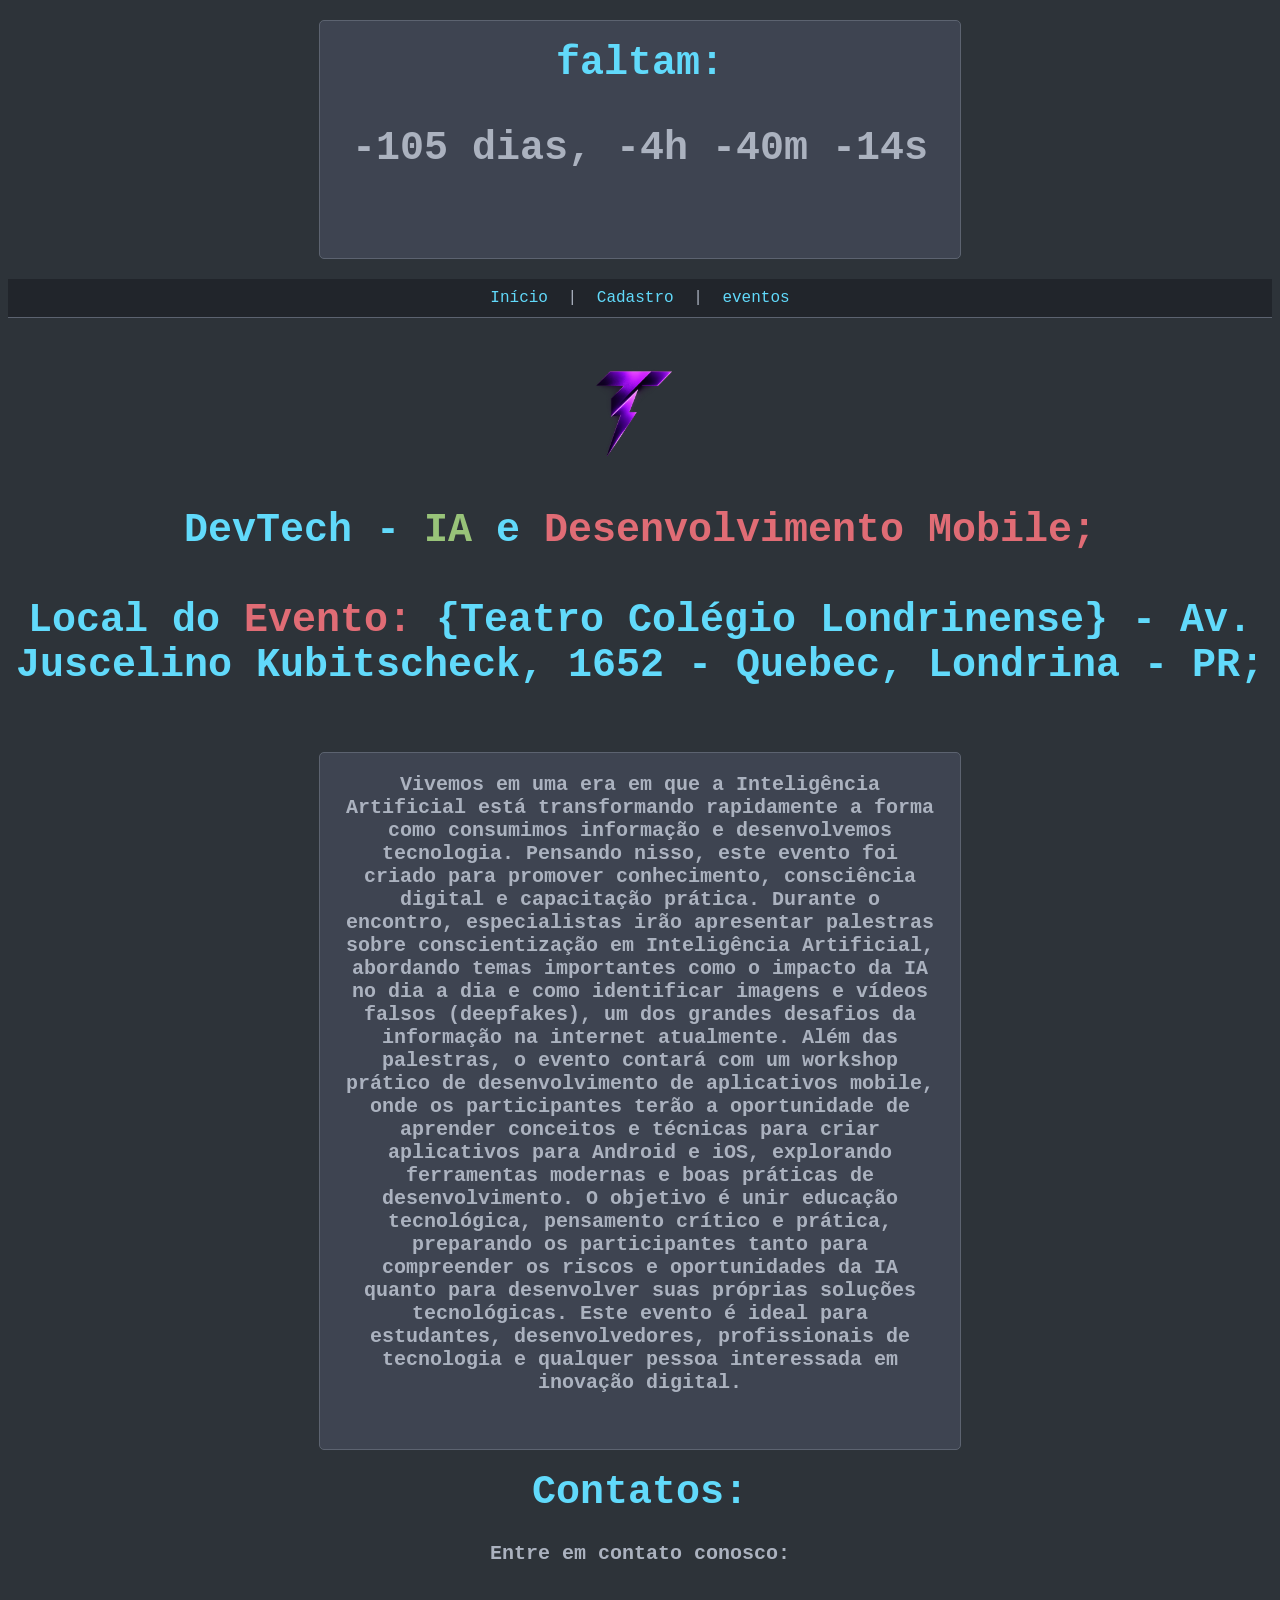
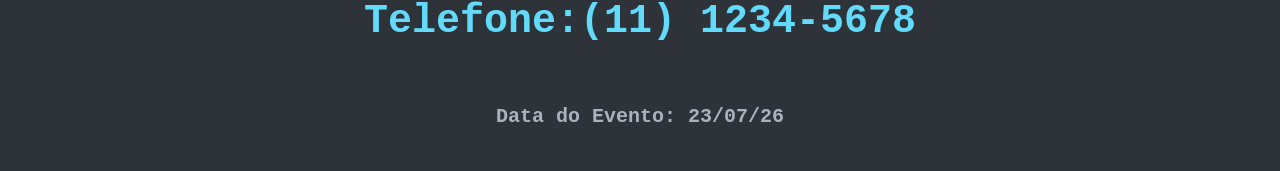
==== index.html @ 33d70cf6 "forma certa de se criar um temporizador" ====
<!DOCTYPE html>
<html>
<head>
    <meta charset="UTF-8">
    <title>Devtech</title>
    <link rel="stylesheet" href="asset/css/style.css"><!--todos tem esse cara.-->
</head>
<body> 
 

  <div class = "quadro">

   <h1>
    faltam: <p id="tempo"></p>
   </h1>

  </div>



    <nav><!--links para navegar entre as paginas-->
        <a href="index.html">Início</a> |  
        <a href="contatos.html">Cadastro</a> |
        <a href="sobre.html"> eventos</a>
    </nav>

    <img src="asset/img/logo.png" alt="Imagem da capa">
    
        <h1>DevTech - <span class="variable">IA</span> e <span class="keyword">Desenvolvimento Mobile;</span></h1><br>

      <h1>Local do <span class="keyword">Evento:</span>
{Teatro Colégio Londrinense} - Av. Juscelino Kubitscheck, 1652 - Quebec, Londrina - PR;</h1><br>

<div>
    <div class = "quadro">

    <h2>Vivemos em uma era em que a Inteligência Artificial está transformando rapidamente a forma como consumimos informação e desenvolvemos tecnologia. Pensando nisso, este evento foi criado para promover conhecimento, consciência digital e capacitação prática.
Durante o encontro, especialistas irão apresentar palestras sobre conscientização em Inteligência Artificial, abordando temas importantes como o impacto da IA no dia a dia e como identificar imagens e vídeos falsos (deepfakes), um dos grandes desafios da informação na internet atualmente.
Além das palestras, o evento contará com um workshop prático de desenvolvimento de aplicativos mobile, onde os participantes terão a oportunidade de aprender conceitos e técnicas para criar aplicativos para Android e iOS, explorando ferramentas modernas e boas práticas de desenvolvimento.
O objetivo é unir educação tecnológica, pensamento crítico e prática, preparando os participantes tanto para compreender os riscos e oportunidades da IA quanto para desenvolver suas próprias soluções tecnológicas.
Este evento é ideal para estudantes, desenvolvedores, profissionais de tecnologia e qualquer pessoa interessada em inovação digital.</h2><br>  <!--o texto que escrevo no index fica no index.-->

</div>

    <h1>Contatos:</h1>
    <h2>Entre em contato conosco:</h2><br>
    <h1>Telefone:(11) 1234-5678</h1><br>
    <p></p>
    <h2>Data do Evento: 
23/07/26</h2><br>

<script src="asset/js/script.js"></script>

</body>
</html>
---- asset/css/style.css ----
/* Estilos para títulos principais (H1) - Mudamos para fonte de código e cor azul clara para parecer um editor */
h1 {
    font-family: 'Courier New', monospace; /* Usa fonte tipo máquina de escrever, como em editores de programação */
    font-size: 40px;
    text-align: center;
    color: #61dafb; /* Cor azul clara, inspirada no VS Code */
    margin-top: auto;
}

/* Classe para palavras que parecem "variáveis" no código - cor verde */
.variable {
    color: #98c379; /* Verde para destacar palavras como variáveis em linguagens de programação */
}

/* Classe para palavras-chave - cor vermelha */
.keyword {
    color: #e06c75; /* Vermelho para palavras importantes, como comandos */
}

/* Estilos para subtítulos (H2) - Mantém o visual de código com cinza claro */
h2 {
    font-family: 'Courier New', monospace;
    font-size: 20px;
    text-align: center;
    color: #abb2bf; /* Cinza claro para texto secundário */
    margin-top: auto;

}

/* Estilos para parágrafos - Fonte de código e cor cinza */
p {
    font-family: 'Courier New', monospace;
    color: #abb2bf;
    text-align: center;
}

/* Estilos para o quadro (container) - Fundo cinza escuro com bordas para parecer um bloco de código */
.quadro {
    display: flex;
    flex-direction: column;
    align-items: center;
    justify-content: center;
    background-color: #3e4451; /* Fundo cinza médio, como fundo de editor */
    border: 1px solid #5c6370; /* Borda cinza para delimitar o bloco */
    border-radius: 5px; /* Cantos arredondados suaves */
    padding: 20px; /* Espaço interno para não ficar apertado */
    margin: 20px auto; /* Centraliza e dá espaço em cima/baixo */
    width: 80%; /* Largura responsiva */
    max-width: 600px; /* Limite máximo para telas grandes */
    
}

/* Estilos para imagens - Mantém centralizada */
img {
    width: 150px;
    height: auto;
    display: block;
    margin: 20px auto;
}

/* Estilos para o corpo da página - Fundo escuro para visual de IDE */
body {
    background-color: #2d3339; /* Fundo cinza escuro, como em editores noturnos */
    color: #abb2bf; /* Cor padrão do texto em cinza claro */
    font-family: 'Courier New', monospace; /* Fonte de código para tudo */
}

/* Estilos para a navegação - Barra superior como abas de editor */
nav {
    background-color: #21252b; /* Fundo ainda mais escuro para a barra */
    padding: 10px; /* Espaço interno */
    text-align: center;
    border-bottom: 1px solid #5c6370; /* Linha separadora embaixo */
}

/* Links na navegação - Cores de código */                /* Puis tres efeitos para a mesma nav*/
nav a {
    color: #61dafb; /* Azul para links */
    text-decoration: none; /* Sem sublinhado */
    margin: 0 10px; /* Espaço entre links */
    font-family: 'Courier New', monospace;
}

/* Efeito ao passar o mouse nos links */
nav a:hover {
    color: #98c379; /* Muda para verde ao hover */
}

/* Estilos para formulários - Como um painel de entrada de código */
form {
    background-color: #3e4451; /* Fundo cinza, igual ao quadro */
    border: 1px solid #5c6370; /* Borda para parecer um campo */
    border-radius: 5px; /* Cantos arredondados */
    padding: 20px; /* Espaço interno */
    margin: 20px auto; /* Centraliza */
    width: 80%; /* Largura responsiva */
    max-width: 400px; /* Limite para formulários */
    display: flex;
    flex-direction: column;
}

/* Rótulos dos campos - Cor cinza */
label {
    color: #abb2bf;
}

form > label {
    display: block;
    margin-top: 10px;
    margin-bottom: 5px;
}

/* Estilos para grupo de radio buttons */
.radio-group {
    display: flex;
    flex-direction: column;
    margin-top: 10px;
    margin-bottom: 15px;
    padding-left: 0;
}

.radio-item {
    display: flex;
    align-items: center;
    margin-bottom: 8px;
    padding-left: 0;
}

.radio-item input[type="radio"] {
    margin-right: 10px;
    flex-shrink: 0;
}

.radio-item label {
    color: #abb2bf;
    margin: 0;
}

/* Estilos para grupo de checkboxes */
.checkbox-group {
    display: flex;
    flex-direction: column;
    margin-top: 10px;
    margin-bottom: 15px;
    padding-left: 0;
}

.checkbox-item {
    display: flex;
    align-items: center;
    margin-bottom: 8px;
    padding-left: 0;
}

.checkbox-item input[type="checkbox"] {
    margin-right: 10px;
    flex-shrink: 0;
}

.checkbox-item label {
    color: #abb2bf;
    margin: 0;
}

.custume-radio input[type="radio"]{
    display: none;

}
/* Campos de entrada e selects - Estilo de caixa de código */
input, select {
    background-color: #21252b; /* Fundo escuro para os campos */
    color: #abb2bf; /* Texto cinza */
    border: 1px solid #5c6370; /* Borda cinza */
    border-radius: 3px; /* Cantos levemente arredondados */
    padding: 5px; /* Espaço interno pequeno */
    margin-bottom: 10px; /* Espaço abaixo */
    width: 100%; /* Largura total */
    font-family: 'Courier New', monospace;
}

input[type="radio"],
input[type="checkbox"] {
    width: auto;
    margin-bottom: 0;
    padding: 0;
}

/* Estilos para H1 dentro do form */
form H1 {
    font-size: 18px;
    margin: 15px 0 10px 0;
    text-align: left;
    color: #61dafb;
}

/* Efeito ao focar nos campos - Borda azul */
input:focus, select:focus {
    border-color: #61dafb; /* Borda azul ao clicar */
    outline: none; /* Remove o contorno padrão do navegador */
}

/* Estilos para botões dentro do form */
form button {
    background-color: #22b9df; /* Fundo azul para o botão */
    color: #21252b; /* Texto escuro para contraste */
    border: none; /* Sem borda */
    border-radius: 3px; /* Cantos arredondados */
    padding: 10px 20px; /* Espaço interno */
    font-family: 'Courier New', monospace; /* Fonte de código */
    font-size: 16px;
    cursor: pointer; /* Cursor de mão ao passar */
}

form button:hover {
    background: #55daff;
}

/* Variável global para fonte - Agora usa monospace para consistência */
:root {
    --fonte: 'Courier New', monospace; /* Define a fonte padrão como de código */
}
.btn {
    display: flex;
    background-color: #22b9df; /* Fundo azul para o botão */
    color: #21252b; /* Texto escuro para contraste */
    border: none; /* Sem borda */
    border-radius: 3px; /* Cantos arredondados */
    padding: 10px 20px; /* Espaço interno */
    width: 100px;
    font-family: 'Courier New', monospace; /* Fonte de código */
    font-size: 16px;
    cursor: pointer; /* Cursor de mão ao passar */
    margin-top: 20px;
    align-items: center;
}
.btn:hover {
    background: #55daff;

}
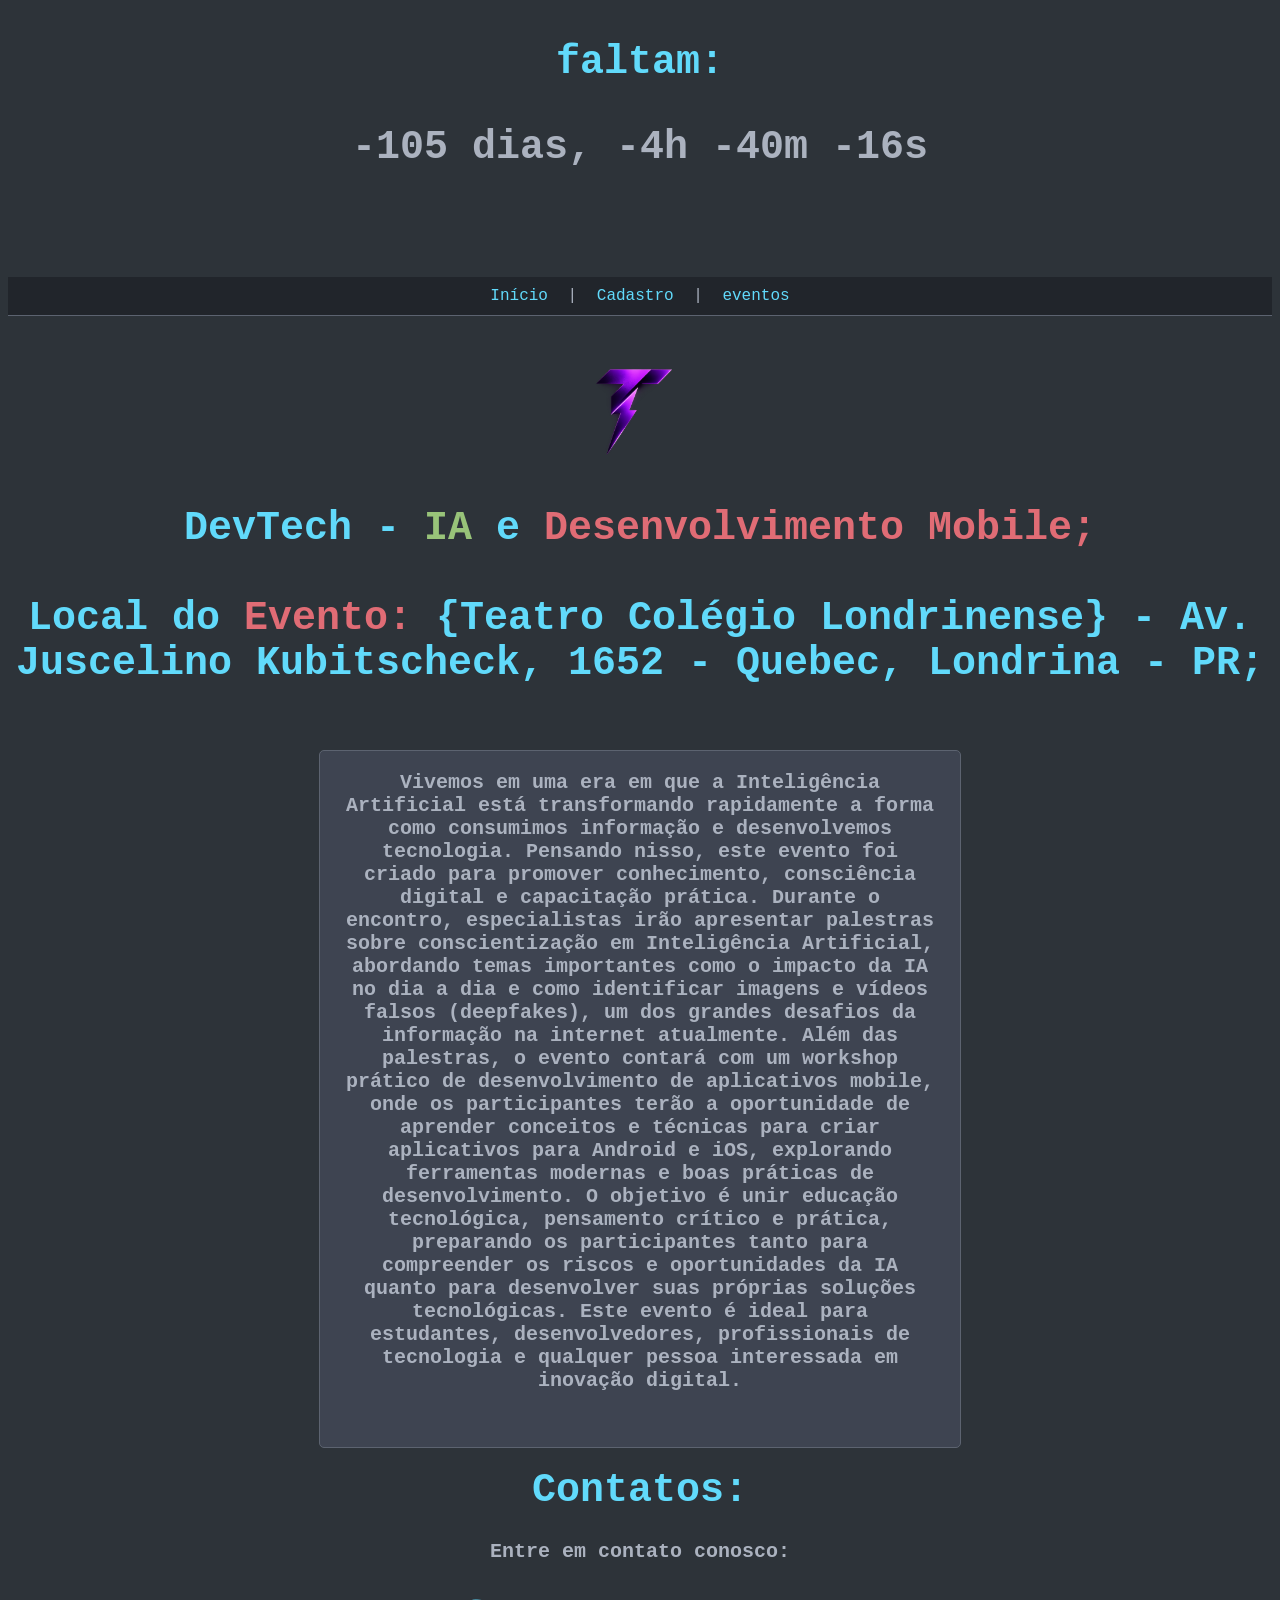
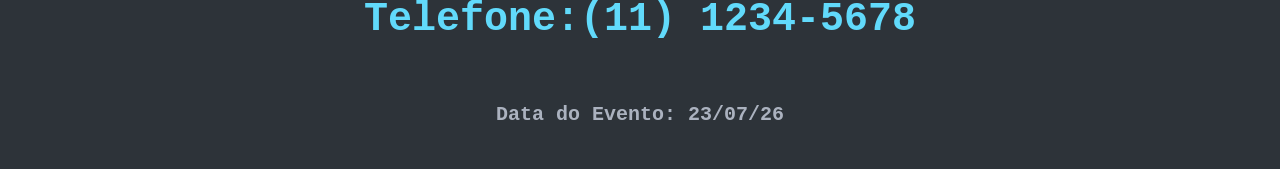
==== commit 975ee4af: "criei um novo quadro" ====
--- a/index.html
+++ b/index.html
@@ -9,7 +9,7 @@
 <body> 
  
 
-  <div class = "quadro">
+  <div class = "quadro2">
 
    <h1>
     faltam: <p id="tempo"></p>
--- a/asset/css/style.css
+++ b/asset/css/style.css
@@ -50,6 +50,17 @@
     
 }
 
+.quadro2 {
+      display: flex;
+    flex-direction: column;
+    align-items: center;
+    justify-content: center;
+    border-radius: 5px; /* Cantos arredondados suaves */
+    padding: 20px; /* Espaço interno para não ficar apertado */
+    margin: 20px auto; /* Centraliza e dá espaço em cima/baixo */
+    width: 80%; /* Largura responsiva */
+    max-width: 600px; /* Limite máximo para telas grandes */
+}
 /* Estilos para imagens - Mantém centralizada */
 img {
     width: 150px;
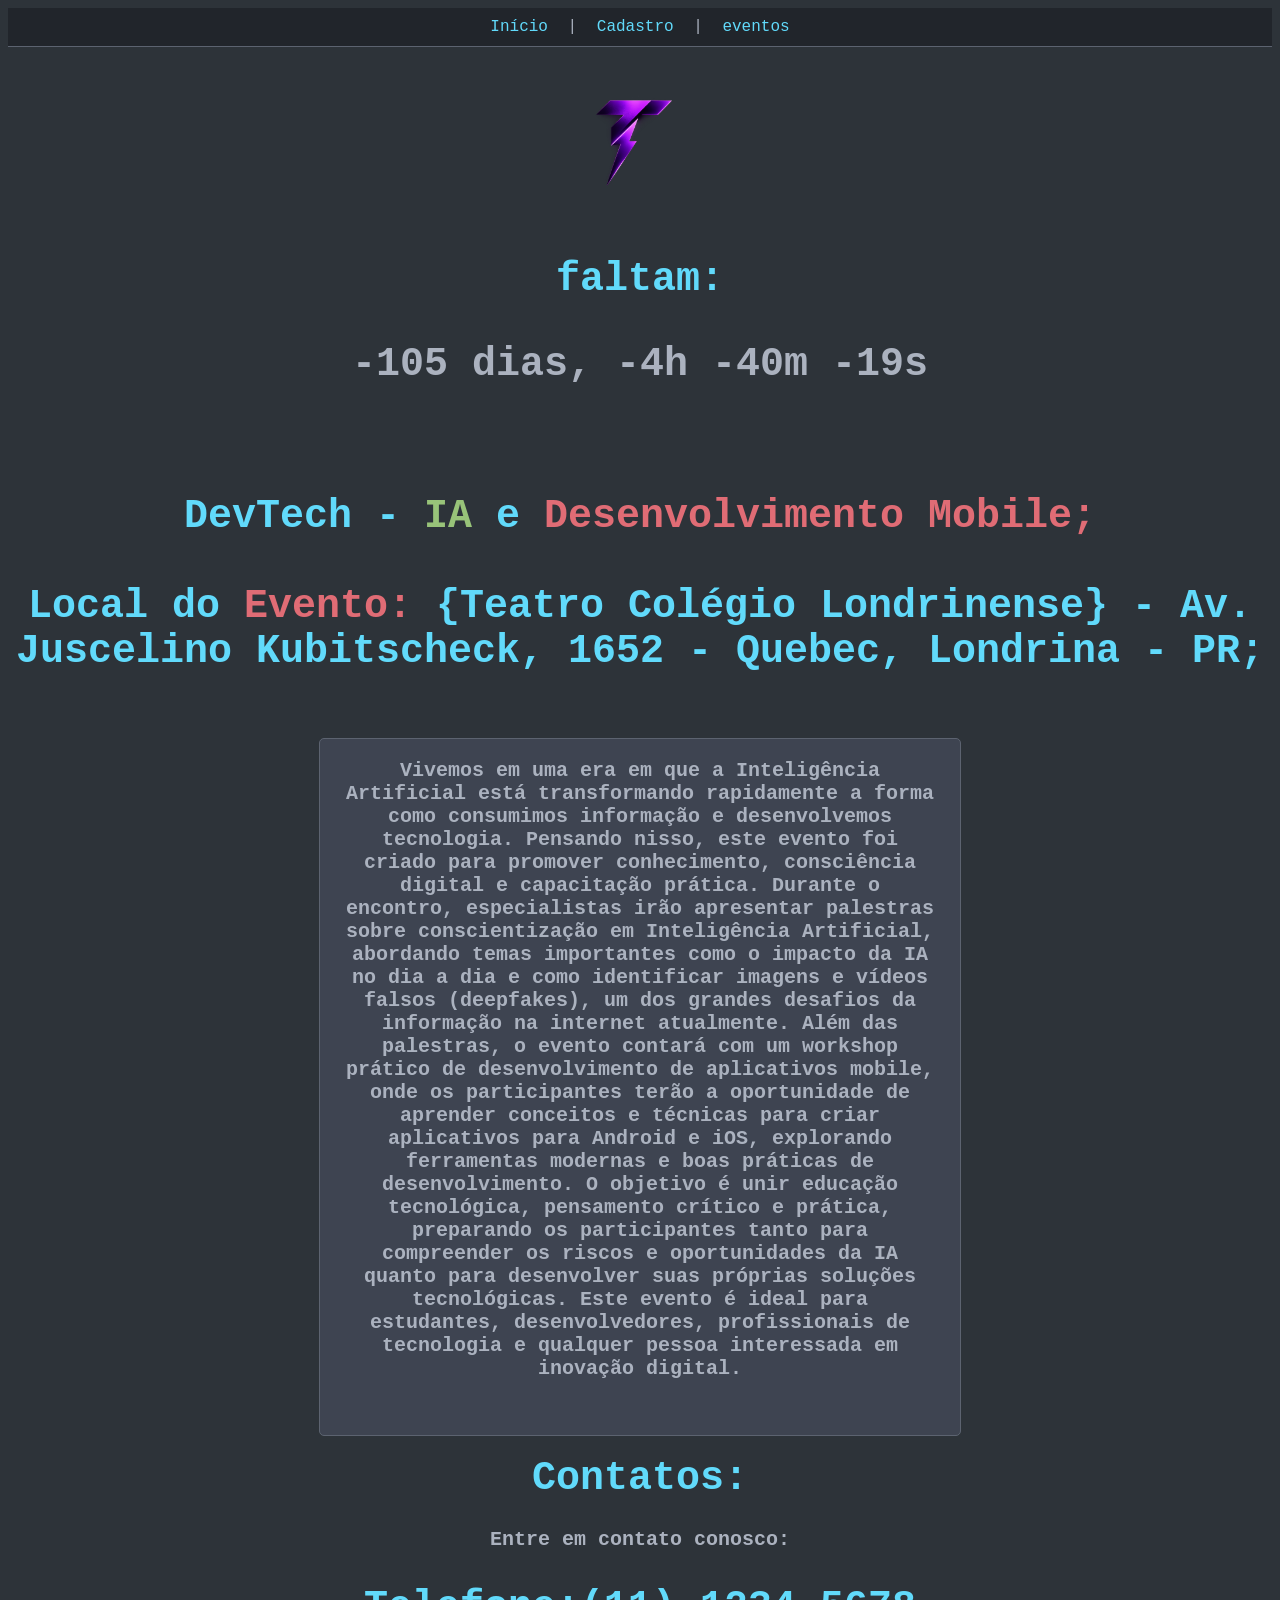
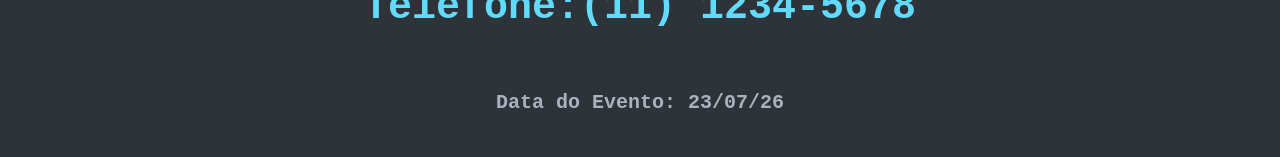
==== commit 8496681a: "mudei o quadro de lugar" ====
--- a/index.html
+++ b/index.html
@@ -8,17 +8,7 @@
 </head>
 <body> 
  
-
-  <div class = "quadro2">
-
-   <h1>
-    faltam: <p id="tempo"></p>
-   </h1>
-
-  </div>
-
-
-
+    
     <nav><!--links para navegar entre as paginas-->
         <a href="index.html">Início</a> |  
         <a href="contatos.html">Cadastro</a> |
@@ -26,6 +16,15 @@
     </nav>
 
     <img src="asset/img/logo.png" alt="Imagem da capa">
+
+
+      <div class = "quadro2">
+
+   <h1>
+    faltam: <p id="tempo"></p>
+   </h1>
+
+  </div>
     
         <h1>DevTech - <span class="variable">IA</span> e <span class="keyword">Desenvolvimento Mobile;</span></h1><br>
 
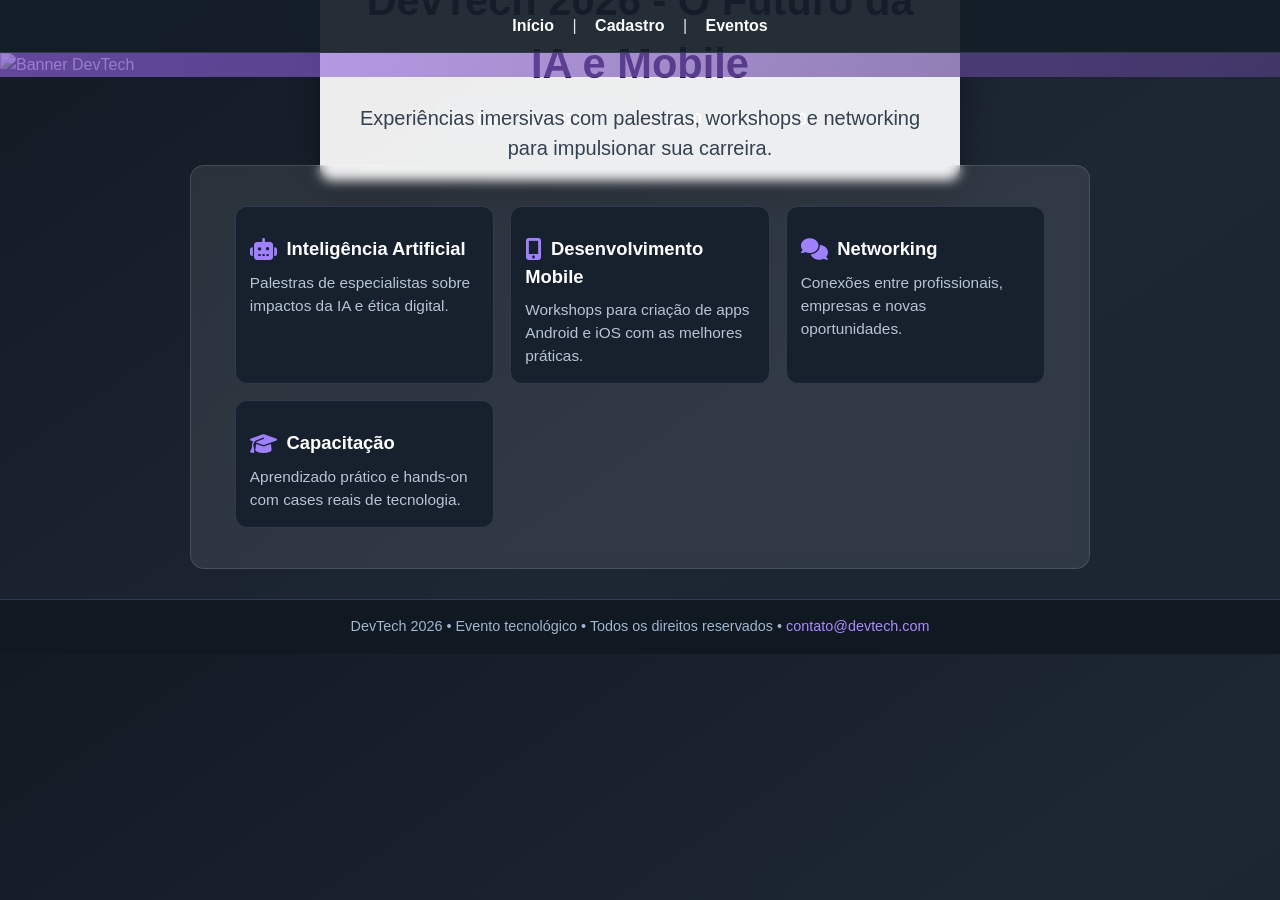
==== commit 52304acb: "Fiz um redegning de todo o rojeto para tornalo um pouco mais atrativo para o usuario" ====
--- a/index.html
+++ b/index.html
@@ -1,55 +1,57 @@
-
 <!DOCTYPE html>
 <html>
 <head>
     <meta charset="UTF-8">
     <title>Devtech</title>
-    <link rel="stylesheet" href="asset/css/style.css"><!--todos tem esse cara.-->
+    <link rel="stylesheet" href="asset/css/style.css">
+    <link rel="stylesheet" href="https://cdnjs.cloudflare.com/ajax/libs/font-awesome/6.5.0/css/all.min.css" integrity="sha512-iYt/..." crossorigin="anonymous" referrerpolicy="no-referrer" />
 </head>
-<body> 
- 
-    
-    <nav><!--links para navegar entre as paginas-->
-        <a href="index.html">Início</a> |  
+<body>
+    <nav>
+        <a href="index.html">Início</a> |
         <a href="contatos.html">Cadastro</a> |
-        <a href="sobre.html"> eventos</a>
+        <a href="sobre.html">Eventos</a>
     </nav>
 
-    <img src="asset/img/logo.png" alt="Imagem da capa">
+    <section class="hero">
+        <img src="asset/img/banner.jpg" alt="Banner DevTech">
+        <div class="hero-text">
+            <h1>DevTech 2026 - O Futuro da IA e Mobile</h1>
+            <p>Experiências imersivas com palestras, workshops e networking para impulsionar sua carreira.</p>
+        </div>
+    </section>
 
+    <div class="timer-box quadro2">
+        <div class="timer-item"><i class="fa-solid fa-calendar"></i>Data: 23/07/2026</div>
+        <div class="timer-item"><i class="fa-solid fa-clock"></i><span id="tempo"></span></div>
+    </div>
 
-      <div class = "quadro2">
+    <section class="quadro">
+        <div class="cards">
+            <article class="card">
+                <h3><i class="fa-solid fa-robot"></i>Inteligência Artificial</h3>
+                <p>Palestras de especialistas sobre impactos da IA e ética digital.</p>
+            </article>
+            <article class="card">
+                <h3><i class="fa-solid fa-mobile-screen-button"></i>Desenvolvimento Mobile</h3>
+                <p>Workshops para criação de apps Android e iOS com as melhores práticas.</p>
+            </article>
+            <article class="card">
+                <h3><i class="fa-solid fa-comments"></i>Networking</h3>
+                <p>Conexões entre profissionais, empresas e novas oportunidades.</p>
+            </article>
+            <article class="card">
+                <h3><i class="fa-solid fa-graduation-cap"></i>Capacitação</h3>
+                <p>Aprendizado prático e hands-on com cases reais de tecnologia.</p>
+            </article>
+        </div>
+    </section>
 
-   <h1>
-    faltam: <p id="tempo"></p>
-   </h1>
+    <footer>
+        DevTech 2026 • Evento tecnológico • Todos os direitos reservados •
+        <a href="mailto:contato@devtech.com">contato@devtech.com</a>
+    </footer>
 
-  </div>
-    
-        <h1>DevTech - <span class="variable">IA</span> e <span class="keyword">Desenvolvimento Mobile;</span></h1><br>
-
-      <h1>Local do <span class="keyword">Evento:</span>
-{Teatro Colégio Londrinense} - Av. Juscelino Kubitscheck, 1652 - Quebec, Londrina - PR;</h1><br>
-
-<div>
-    <div class = "quadro">
-
-    <h2>Vivemos em uma era em que a Inteligência Artificial está transformando rapidamente a forma como consumimos informação e desenvolvemos tecnologia. Pensando nisso, este evento foi criado para promover conhecimento, consciência digital e capacitação prática.
-Durante o encontro, especialistas irão apresentar palestras sobre conscientização em Inteligência Artificial, abordando temas importantes como o impacto da IA no dia a dia e como identificar imagens e vídeos falsos (deepfakes), um dos grandes desafios da informação na internet atualmente.
-Além das palestras, o evento contará com um workshop prático de desenvolvimento de aplicativos mobile, onde os participantes terão a oportunidade de aprender conceitos e técnicas para criar aplicativos para Android e iOS, explorando ferramentas modernas e boas práticas de desenvolvimento.
-O objetivo é unir educação tecnológica, pensamento crítico e prática, preparando os participantes tanto para compreender os riscos e oportunidades da IA quanto para desenvolver suas próprias soluções tecnológicas.
-Este evento é ideal para estudantes, desenvolvedores, profissionais de tecnologia e qualquer pessoa interessada em inovação digital.</h2><br>  <!--o texto que escrevo no index fica no index.-->
-
-</div>
-
-    <h1>Contatos:</h1>
-    <h2>Entre em contato conosco:</h2><br>
-    <h1>Telefone:(11) 1234-5678</h1><br>
-    <p></p>
-    <h2>Data do Evento: 
-23/07/26</h2><br>
-
-<script src="asset/js/script.js"></script>
-
+    <script src="asset/js/script.js"></script>
 </body>
-</html>
+</html>
--- a/asset/css/style.css
+++ b/asset/css/style.css
@@ -1,250 +1,253 @@
-/* Estilos para títulos principais (H1) - Mudamos para fonte de código e cor azul clara para parecer um editor */
-h1 {
-    font-family: 'Courier New', monospace; /* Usa fonte tipo máquina de escrever, como em editores de programação */
-    font-size: 40px;
+/* style.css atualizado - visual moderno para evento tecnológico */
+:root {
+    --bg: #141a22;
+    --bg-card: #1f2834;
+    --text: #dde5ec;
+    --accent: #a56cff;
+    --accent-light: #c78dff;
+    --white: #ffffff;
+}
+
+* {
+    box-sizing: border-box;
+}
+
+body {
+    margin: 0;
+    background: linear-gradient(145deg, #121a24 0%, #1d2633 60%, #1b2632 100%);
+    color: var(--text);
+    font-family: 'Inter', 'Segoe UI', sans-serif;
+    line-height: 1.5;
+}
+
+nav {
+    padding: 14px;
     text-align: center;
-    color: #61dafb; /* Cor azul clara, inspirada no VS Code */
-    margin-top: auto;
-}
-
-/* Classe para palavras que parecem "variáveis" no código - cor verde */
-.variable {
-    color: #98c379; /* Verde para destacar palavras como variáveis em linguagens de programação */
-}
-
-/* Classe para palavras-chave - cor vermelha */
-.keyword {
-    color: #e06c75; /* Vermelho para palavras importantes, como comandos */
-}
-
-/* Estilos para subtítulos (H2) - Mantém o visual de código com cinza claro */
-h2 {
-    font-family: 'Courier New', monospace;
-    font-size: 20px;
+    background: rgba(20, 30, 40, 0.92);
+    border-bottom: 1px solid #2f3b4a;
+    position: sticky;
+    top: 0;
+    z-index: 10;
+}
+nav a {
+    color: var(--white);
+    text-decoration: none;
+    margin: 0 14px;
+    font-weight: 600;
+}
+nav a:hover {
+    color: var(--accent-light);
+}
+
+.hero {
+    position: relative;
+    margin: 0 auto;
+}
+.hero img {
+    width: 100%;
+    max-height: 420px;
+    object-fit: cover;
+    filter: brightness(0.65);
+}
+.hero::after {
+    content: "";
+    position: absolute;
+    left: 0; top: 0; right: 0; bottom: 0;
+    background: linear-gradient(120deg, rgba(165,108,255,0.55), rgba(82, 61, 126, 0.7));
+    pointer-events: none;
+}
+.hero-text {
+    position: absolute;
+    left: 50%;
+    top: 55%;
+    transform: translate(-50%, -50%);
+    background: rgba(255,255,255,0.92);
+    color: #1f2530;
+    padding: 18px 20px;
+    max-width: 780px;
+    border-radius: 12px;
     text-align: center;
-    color: #abb2bf; /* Cinza claro para texto secundário */
-    margin-top: auto;
-
-}
-
-/* Estilos para parágrafos - Fonte de código e cor cinza */
-p {
-    font-family: 'Courier New', monospace;
-    color: #abb2bf;
-    text-align: center;
-}
-
-/* Estilos para o quadro (container) - Fundo cinza escuro com bordas para parecer um bloco de código */
+    box-shadow: 0 10px 30px rgba(0,0,0,0.35);
+}
+.hero-text h1 {
+    margin: 0 0 8px;
+    font-size: clamp(1.6rem, 3.8vw, 2.6rem);
+    color: #2c1a4d;
+}
+.hero-text p {
+    margin: 0;
+    font-size: clamp(1rem, 2.4vw, 1.25rem);
+    color: #344152;
+}
+
 .quadro {
+    background: rgba(255,255,255,0.09);
+    border: 1px solid rgba(255,255,255,0.12);
+    border-radius: 14px;
+    padding: 20px 18px;
+    margin: 22px auto;
+    width: min(94%, 900px);
+    backdrop-filter: blur(6px);
+}
+
+.cards {
+    display: grid;
+    gap: 16px;
+    grid-template-columns: repeat(auto-fit, minmax(238px, 1fr));
+    margin: 20px auto;
+    width: min(94%, 1000px);
+}
+.card {
+    background: #17212e;
+    border: 1px solid #2f3b4c;
+    border-radius: 12px;
+    padding: 16px 14px;
+    transition: transform 0.25s ease, box-shadow 0.25s ease, border-color 0.25s ease;
+}
+.card:hover {
+    transform: translateY(-4px) scale(1.02);
+    box-shadow: 0 14px 30px rgba(45, 69, 111, 0.45);
+    border-color: #6d4bff;
+}
+.card h3 {
+    margin: 12px 0 8px;
+    font-size: 1.15rem;
+    color: var(--white);
+}
+.card p {
+    margin: 0;
+    color: #b7c4d4;
+    font-size: 0.96rem;
+}
+.card i {
+    color: #9f80ff;
+    font-size: 1.35rem;
+    margin-right: 0.6rem;
+    vertical-align: middle;
+}
+
+.timer-box {
     display: flex;
-    flex-direction: column;
+    justify-content: center;
+    gap: 24px;
     align-items: center;
-    justify-content: center;
-    background-color: #3e4451; /* Fundo cinza médio, como fundo de editor */
-    border: 1px solid #5c6370; /* Borda cinza para delimitar o bloco */
-    border-radius: 5px; /* Cantos arredondados suaves */
-    padding: 20px; /* Espaço interno para não ficar apertado */
-    margin: 20px auto; /* Centraliza e dá espaço em cima/baixo */
-    width: 80%; /* Largura responsiva */
-    max-width: 600px; /* Limite máximo para telas grandes */
-    
-}
-
-.quadro2 {
-      display: flex;
-    flex-direction: column;
-    align-items: center;
-    justify-content: center;
-    border-radius: 5px; /* Cantos arredondados suaves */
-    padding: 20px; /* Espaço interno para não ficar apertado */
-    margin: 20px auto; /* Centraliza e dá espaço em cima/baixo */
-    width: 80%; /* Largura responsiva */
-    max-width: 600px; /* Limite máximo para telas grandes */
-}
-/* Estilos para imagens - Mantém centralizada */
-img {
-    width: 150px;
-    height: auto;
-    display: block;
-    margin: 20px auto;
-}
-
-/* Estilos para o corpo da página - Fundo escuro para visual de IDE */
-body {
-    background-color: #2d3339; /* Fundo cinza escuro, como em editores noturnos */
-    color: #abb2bf; /* Cor padrão do texto em cinza claro */
-    font-family: 'Courier New', monospace; /* Fonte de código para tudo */
-}
-
-/* Estilos para a navegação - Barra superior como abas de editor */
-nav {
-    background-color: #21252b; /* Fundo ainda mais escuro para a barra */
-    padding: 10px; /* Espaço interno */
-    text-align: center;
-    border-bottom: 1px solid #5c6370; /* Linha separadora embaixo */
-}
-
-/* Links na navegação - Cores de código */                /* Puis tres efeitos para a mesma nav*/
-nav a {
-    color: #61dafb; /* Azul para links */
-    text-decoration: none; /* Sem sublinhado */
-    margin: 0 10px; /* Espaço entre links */
-    font-family: 'Courier New', monospace;
-}
-
-/* Efeito ao passar o mouse nos links */
-nav a:hover {
-    color: #98c379; /* Muda para verde ao hover */
-}
-
-/* Estilos para formulários - Como um painel de entrada de código */
-form {
-    background-color: #3e4451; /* Fundo cinza, igual ao quadro */
-    border: 1px solid #5c6370; /* Borda para parecer um campo */
-    border-radius: 5px; /* Cantos arredondados */
-    padding: 20px; /* Espaço interno */
-    margin: 20px auto; /* Centraliza */
-    width: 80%; /* Largura responsiva */
-    max-width: 400px; /* Limite para formulários */
-    display: flex;
-    flex-direction: column;
-}
-
-/* Rótulos dos campos - Cor cinza */
-label {
-    color: #abb2bf;
-}
-
-form > label {
-    display: block;
-    margin-top: 10px;
-    margin-bottom: 5px;
-}
-
-/* Estilos para grupo de radio buttons */
-.radio-group {
-    display: flex;
-    flex-direction: column;
-    margin-top: 10px;
-    margin-bottom: 15px;
-    padding-left: 0;
-}
-
-.radio-item {
+    margin: 20px auto 8px;
+    width: min(94%, 750px);
+}
+.timer-item {
     display: flex;
     align-items: center;
-    margin-bottom: 8px;
-    padding-left: 0;
-}
-
-.radio-item input[type="radio"] {
-    margin-right: 10px;
-    flex-shrink: 0;
-}
-
-.radio-item label {
-    color: #abb2bf;
-    margin: 0;
-}
-
-/* Estilos para grupo de checkboxes */
-.checkbox-group {
-    display: flex;
-    flex-direction: column;
-    margin-top: 10px;
-    margin-bottom: 15px;
-    padding-left: 0;
-}
-
+    gap: 10px;
+    background: rgba(26, 36, 49, 0.88);
+    border: 1px solid #37455b;
+    border-radius: 10px;
+    padding: 10px 14px;
+    color: #d9e3ef;
+    font-weight: 600;
+    min-width: 190px;
+}
+.timer-item i { color: #a389ff; }
+
+#tempo {
+    font-weight: 700;
+    color: #dff4ff;
+}
+
+form {
+    background: rgba(20, 27, 39, 0.96);
+    border: 1px solid rgba(117, 112, 255, 0.28);
+    border-radius: 12px;
+    padding: 24px;
+    margin: 20px auto 20px;
+    width: min(94%, 460px);
+}
+form label { color: #d0dbec; font-weight: 600; }
+form input,
+form select {
+    width: 100%;
+    margin-top: 4px;
+    margin-bottom: 14px;
+    padding: 10px 10px;
+    font-size: 0.98rem;
+    border-radius: 6px;
+    border: 1px solid #3a4b65;
+    background: #122033;
+    color: #edf3ff;
+}
+form input:focus,
+form select:focus {
+    border-color: var(--accent);
+    outline: none;
+    box-shadow: 0 0 0 3px rgba(165,108,255,0.22);
+}
+form h1 {
+    margin: 18px 0 10px;
+    font-size: 1.12rem;
+    color: #a9ccff;
+    text-transform: uppercase;
+}
+
+form .radio-group,
+form .checkbox-group { margin-top: 4px; }
+.radio-item,
 .checkbox-item {
     display: flex;
     align-items: center;
+    gap: 10px;
     margin-bottom: 8px;
-    padding-left: 0;
-}
-
-.checkbox-item input[type="checkbox"] {
-    margin-right: 10px;
-    flex-shrink: 0;
-}
-
-.checkbox-item label {
-    color: #abb2bf;
-    margin: 0;
-}
-
-.custume-radio input[type="radio"]{
-    display: none;
-
-}
-/* Campos de entrada e selects - Estilo de caixa de código */
-input, select {
-    background-color: #21252b; /* Fundo escuro para os campos */
-    color: #abb2bf; /* Texto cinza */
-    border: 1px solid #5c6370; /* Borda cinza */
-    border-radius: 3px; /* Cantos levemente arredondados */
-    padding: 5px; /* Espaço interno pequeno */
-    margin-bottom: 10px; /* Espaço abaixo */
-    width: 100%; /* Largura total */
-    font-family: 'Courier New', monospace;
-}
-
-input[type="radio"],
-input[type="checkbox"] {
-    width: auto;
-    margin-bottom: 0;
-    padding: 0;
-}
-
-/* Estilos para H1 dentro do form */
-form H1 {
-    font-size: 18px;
-    margin: 15px 0 10px 0;
-    text-align: left;
-    color: #61dafb;
-}
-
-/* Efeito ao focar nos campos - Borda azul */
-input:focus, select:focus {
-    border-color: #61dafb; /* Borda azul ao clicar */
-    outline: none; /* Remove o contorno padrão do navegador */
-}
-
-/* Estilos para botões dentro do form */
+}
+.radio-item label,
+.checkbox-item label { color: #cad4e9; }
+.radio-item input[type="radio"],
+.checkbox-item input[type="checkbox"] { accent-color: #a56cff; }
+
 form button {
-    background-color: #22b9df; /* Fundo azul para o botão */
-    color: #21252b; /* Texto escuro para contraste */
-    border: none; /* Sem borda */
-    border-radius: 3px; /* Cantos arredondados */
-    padding: 10px 20px; /* Espaço interno */
-    font-family: 'Courier New', monospace; /* Fonte de código */
-    font-size: 16px;
-    cursor: pointer; /* Cursor de mão ao passar */
-}
-
+    margin-top: 12px;
+    width: 100%;
+    background: linear-gradient(135deg, #5a59ee, #8a6bff);
+    color: #1b1f2c;
+    border: none;
+    border-radius: 8px;
+    padding: 12px;
+    font-size: 1rem;
+    font-weight: 700;
+    cursor: pointer;
+    transition: transform .2s ease, opacity .2s ease;
+}
 form button:hover {
-    background: #55daff;
-}
-
-/* Variável global para fonte - Agora usa monospace para consistência */
-:root {
-    --fonte: 'Courier New', monospace; /* Define a fonte padrão como de código */
-}
-.btn {
-    display: flex;
-    background-color: #22b9df; /* Fundo azul para o botão */
-    color: #21252b; /* Texto escuro para contraste */
-    border: none; /* Sem borda */
-    border-radius: 3px; /* Cantos arredondados */
-    padding: 10px 20px; /* Espaço interno */
-    width: 100px;
-    font-family: 'Courier New', monospace; /* Fonte de código */
-    font-size: 16px;
-    cursor: pointer; /* Cursor de mão ao passar */
-    margin-top: 20px;
-    align-items: center;
-}
-.btn:hover {
-    background: #55daff;
-
+    transform: translateY(-2px);
+    opacity: 0.92;
+}
+
+.message-confirm {
+    display:none;
+    margin-top:12px;
+    border:1px solid #66ffba;
+    background:#1d2f40;
+    color:#b3ffe0;
+    padding:10px;
+    border-radius: 7px;
+    font-weight: 600;
+}
+
+footer {
+    margin-top: 30px;
+    background: rgba(16, 24, 34, 0.96);
+    color: #9fb7d0;
+    text-align: center;
+    font-size: 0.9rem;
+    padding: 16px 14px;
+    border-top: 1px solid #2d3c56;
+}
+footer a {
+    color: #a98cff;
+    text-decoration: none;
+}
+footer a:hover { color: #dad8ff; }
+
+@media(max-width:720px) {
+    .hero-text { padding: 14px; top: 60%; }
+    .hero-text h1 { font-size: 1.8rem; }
+    .cards { grid-template-columns: 1fr; }
+    .timer-box { flex-direction: column; }
 }
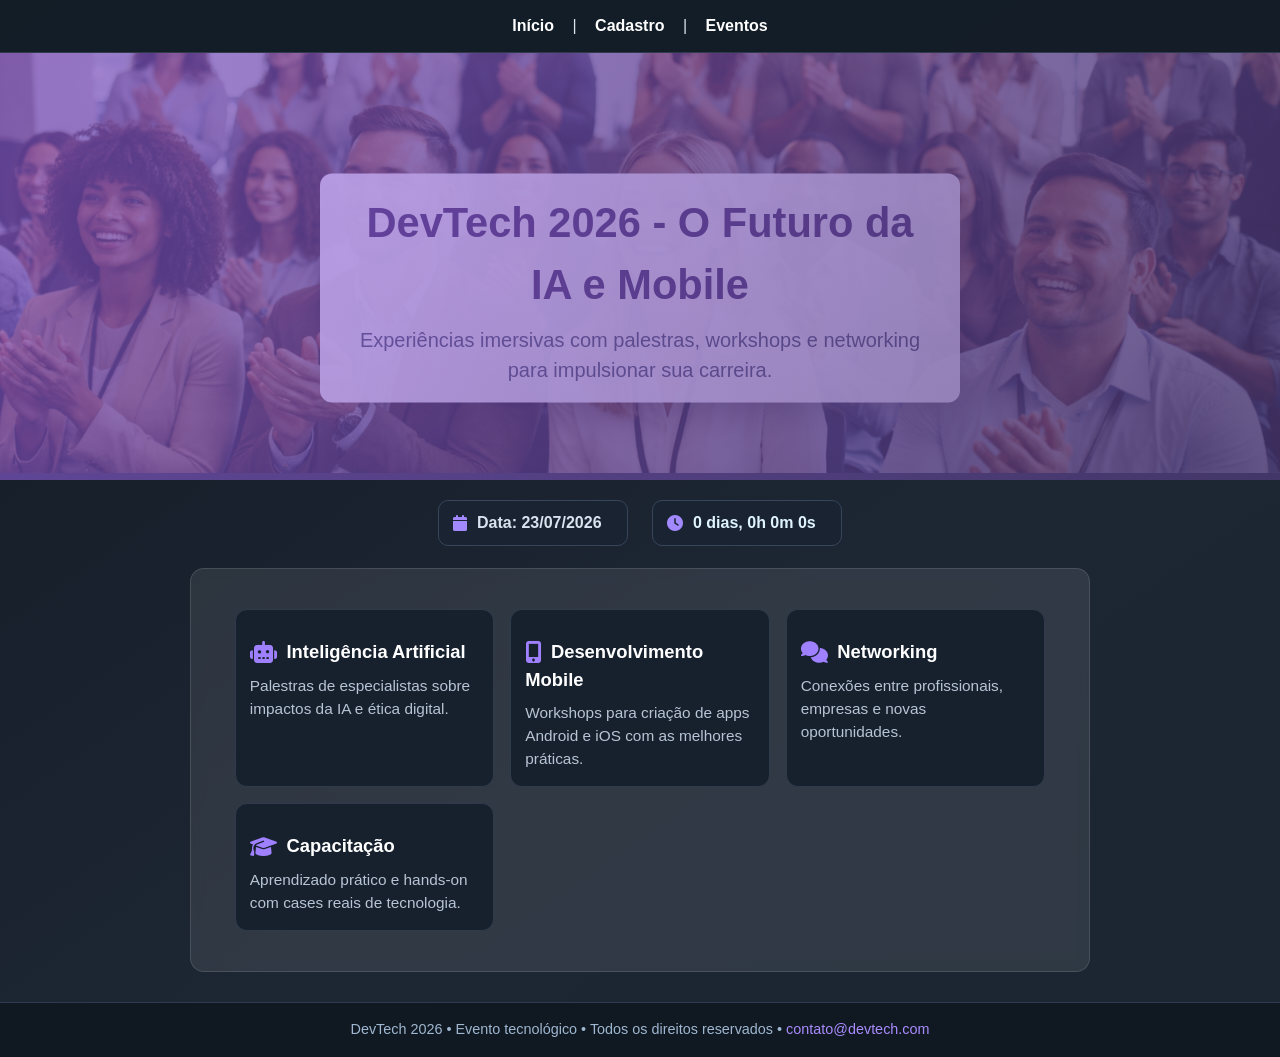
==== commit eeedbd46: "segunda modificaçao massiva de designing" ====
--- a/index.html
+++ b/index.html
@@ -3,6 +3,7 @@
 <head>
     <meta charset="UTF-8">
     <title>Devtech</title>
+    <link rel="icon" type="image/png" href="asset/img/logo.png">
     <link rel="stylesheet" href="asset/css/style.css">
     <link rel="stylesheet" href="https://cdnjs.cloudflare.com/ajax/libs/font-awesome/6.5.0/css/all.min.css" integrity="sha512-iYt/..." crossorigin="anonymous" referrerpolicy="no-referrer" />
 </head>
@@ -14,7 +15,7 @@
     </nav>
 
     <section class="hero">
-        <img src="asset/img/banner.jpg" alt="Banner DevTech">
+        <img src="asset/img/Diverse professionals engage at a conference.png" alt="Banner DevTech">
         <div class="hero-text">
             <h1>DevTech 2026 - O Futuro da IA e Mobile</h1>
             <p>Experiências imersivas com palestras, workshops e networking para impulsionar sua carreira.</p>
--- a/asset/css/style.css
+++ b/asset/css/style.css
@@ -194,12 +194,25 @@
     display: flex;
     align-items: center;
     gap: 10px;
-    margin-bottom: 8px;
-}
+    margin-bottom: 12px;
+}
+
+.radio-item input[type="radio"],
+.checkbox-item input[type="checkbox"] {
+    flex-shrink: 0;
+    width: 18px;
+    height: 18px;
+    cursor: pointer;
+    accent-color: #a56cff;
+}
+
 .radio-item label,
-.checkbox-item label { color: #cad4e9; }
-.radio-item input[type="radio"],
-.checkbox-item input[type="checkbox"] { accent-color: #a56cff; }
+.checkbox-item label {
+    color: #cad4e9;
+    cursor: pointer;
+    margin: 0;
+    font-weight: 500;
+}
 
 form button {
     margin-top: 12px;
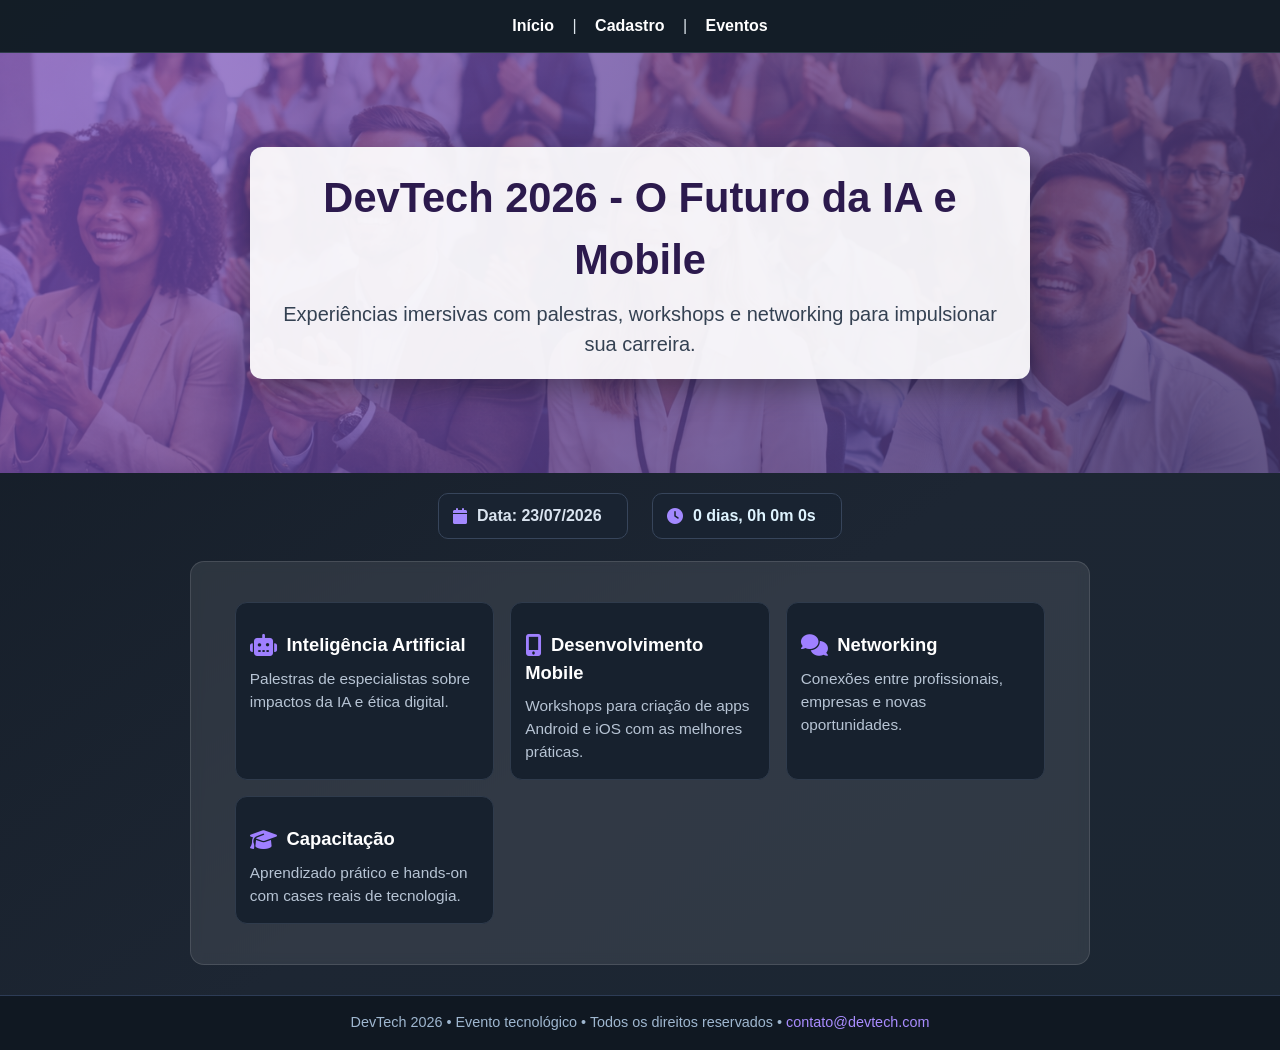
==== commit 43ef747e: "uiui" ====
--- a/index.html
+++ b/index.html
@@ -2,15 +2,16 @@
 <html>
 <head>
     <meta charset="UTF-8">
+    <meta name="viewport" content="width=device-width, initial-scale=1, maximum-scale=1">
     <title>Devtech</title>
     <link rel="icon" type="image/png" href="asset/img/logo.png">
     <link rel="stylesheet" href="asset/css/style.css">
-    <link rel="stylesheet" href="https://cdnjs.cloudflare.com/ajax/libs/font-awesome/6.5.0/css/all.min.css" integrity="sha512-iYt/..." crossorigin="anonymous" referrerpolicy="no-referrer" />
+    <link rel="stylesheet" href="https://cdnjs.cloudflare.com/ajax/libs/font-awesome/6.5.0/css/all.min.css" crossorigin="anonymous" referrerpolicy="no-referrer" />
 </head>
 <body>
     <nav>
         <a href="index.html">Início</a> |
-        <a href="contatos.html">Cadastro</a> |
+        <a href="cadastro.html">Cadastro</a> |
         <a href="sobre.html">Eventos</a>
     </nav>
 
--- a/asset/css/style.css
+++ b/asset/css/style.css
@@ -40,12 +40,18 @@
 }
 
 .hero {
+    display: grid;
+    place-items: center;
     position: relative;
     margin: 0 auto;
+    overflow: hidden;
+    min-height: 420px;
 }
 .hero img {
+    position: absolute;
+    inset: 0;
     width: 100%;
-    max-height: 420px;
+    height: 100%;
     object-fit: cover;
     filter: brightness(0.65);
 }
@@ -55,19 +61,19 @@
     left: 0; top: 0; right: 0; bottom: 0;
     background: linear-gradient(120deg, rgba(165,108,255,0.55), rgba(82, 61, 126, 0.7));
     pointer-events: none;
+    z-index: 1;
 }
 .hero-text {
-    position: absolute;
-    left: 50%;
-    top: 55%;
-    transform: translate(-50%, -50%);
+    position: relative;
     background: rgba(255,255,255,0.92);
     color: #1f2530;
-    padding: 18px 20px;
-    max-width: 780px;
+    padding: clamp(12px, 2.5vw, 20px);
+    width: clamp(280px, 90%, 780px);
     border-radius: 12px;
     text-align: center;
     box-shadow: 0 10px 30px rgba(0,0,0,0.35);
+    z-index: 2;
+    box-sizing: border-box;
 }
 .hero-text h1 {
     margin: 0 0 8px;
@@ -259,8 +265,24 @@
 footer a:hover { color: #dad8ff; }
 
 @media(max-width:720px) {
-    .hero-text { padding: 14px; top: 60%; }
-    .hero-text h1 { font-size: 1.8rem; }
+    .hero {
+        position: relative;
+        width: 100%;
+        min-height: 520px;
+    }
+    .hero-text {
+        position: absolute;
+        left: 50%;
+        top: 50%;
+        transform: translate(-50%, -50%);
+        width: clamp(260px, 85%, 90%);
+        padding: clamp(12px, 2.5vw, 16px);
+        background: rgba(255,255,255,0.98);
+        z-index: 3;
+        box-sizing: border-box;
+    }
+    .hero-text h1 { font-size: clamp(1.2rem, 5vw, 1.6rem); margin: 0 0 6px; }
+    .hero-text p { font-size: clamp(0.85rem, 3vw, 0.95rem); margin: 0; }
     .cards { grid-template-columns: 1fr; }
     .timer-box { flex-direction: column; }
 }
